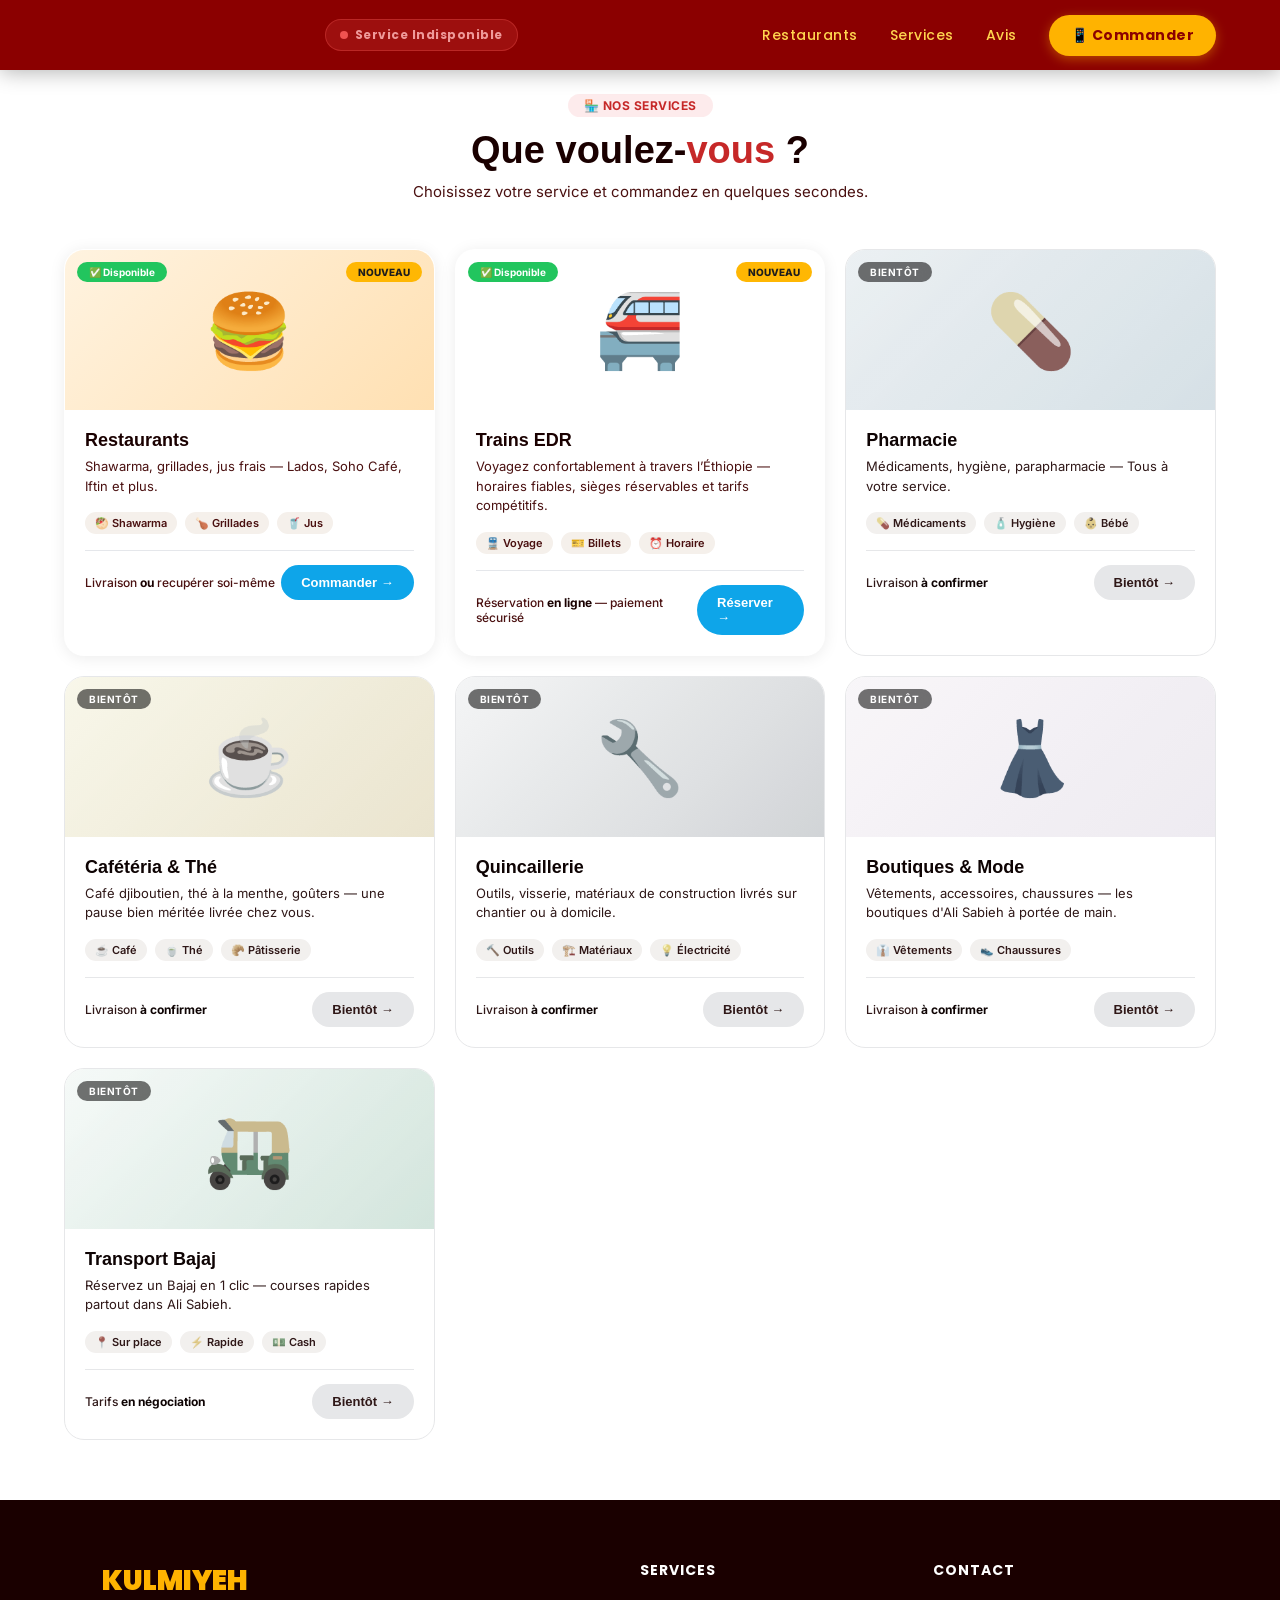
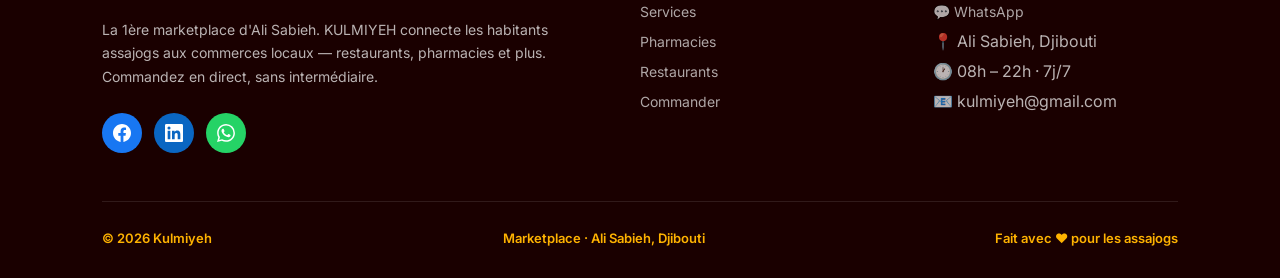
==== index.html @ 6c9a1daf "J'ai tout modifié pour que j'ai seulement la parties services qui m'est important alors le client po" ====
<!DOCTYPE html>
<html lang="fr">
<head>

  <!-- Encodage UTF-8 : permet d'afficher les caractères français (é, à, ç...) -->
  <meta charset="UTF-8">

  <!-- Responsive : dit au téléphone d'utiliser sa vraie largeur d'écran -->
  <!-- Sans ça, le site s'affiche zoomé à 80% sur mobile -->
  <meta name="viewport" content="width=device-width, initial-scale=1.0">

  <!-- Titre qui apparaît dans l'onglet du navigateur -->
  <!-- SEO pivot marketplace -->
  <title>KULMIYEH — Marketplace Ali Sabieh · Commandez en direct</title>
  <meta name="description" content="kulmiyeh connecte les habitants d'Ali Sabieh à leurs commerces préférés. 
  Commandez directement chez Lados, Aska Food, Iftin, Pharmacie Al Shifa — sans intermédiaire.">
  <meta name="keywords" content="marketplace Ali Sabieh, commande en ligne Djibouti, 
              livraison Ali Sabieh, restaurant Ali Sabieh, KULMIYEH">
  <meta name="robots" content="index, follow">
  <link rel="canonical" href="https://kulmiyeh.vercel.app/">

  <!-- Open Graph (pour Google + réseaux sociaux) -->
  <meta property="og:url" content="https://kulmiyeh.vercel.app/">
  <meta property="og:image" content="https://kulmiyeh.vercel.app/assets/images/icon-512.png">

  <!-- Polices Google Fonts :
       Poppins → titres, boutons, nombres (gras et impact)
       Inter   → texte courant (lisible et propre) -->
  <link href="https://fonts.googleapis.com/css2?family=Poppins:wght@400;500;600;700;800;900&family=Inter:wght@400;500;600&display=swap" rel="stylesheet">

  <!-- Feuille de style principale → tout le design vient de là -->
  <link rel="stylesheet" href="assets/css/superapp.css">

  <!-- Icône dans l'onglet du navigateur (favicon) -->
  <link rel="shortcut icon" href="assets/images/3.png" type="image/x-icon">

<!-- ── PWA Kulmiyeh ── -->
<link rel="manifest" href="manifest.json">
<meta name="theme-color" content="#8B0000">
<meta name="apple-mobile-web-app-capable" content="yes">
<meta name="apple-mobile-web-app-status-bar-style" content="black-translucent">
<meta name="apple-mobile-web-app-title" content="Kulmiyeh">
<link rel="apple-touch-icon" href="assets/images/icon-192.png">

<!-- iOS Splash (optionnel — pour un rendu natif) -->
<meta name="mobile-web-app-capable" content="yes">


  <meta name="google-site-verification" content="rOBrHkuSklMayeENMSCEyJG_f-HqJ2Pzy0VT8Q4oxWs" />
</head>
<body>

<!-- ═══════════════════════════════════════════
     HEADER — Barre de navigation fixe en haut
     position:fixed dans CSS → reste visible en scrollant
     z-index:1000 → passe au-dessus de tout le contenu
     ═══════════════════════════════════════════ -->
<header id="header">

  <!-- Logo Kulmiyeh (image PNG) — hauteur 90px dans le CSS -->
  <img src="assets/images/2.png" class="logo-img">

  <!-- Fallback texte si l'image logo ne charge pas -->
  <div style="
        display:none;
        font-family:'Poppins',sans-serif; 
        font-weight:900; 
        font-size:24px; 
        color:#FFB300; 
        letter-spacing:1px;">KULMIYEH<span style="color:#fff">+</span></div>

  <!-- Badge Ouvert/Fermé — rempli dynamiquement par JavaScript
       selon l'heure actuelle (09h-22h = ouvert) -->
  <div id="statusBadge" style="
    display:inline-flex; align-items:center; gap:7px;
    padding:6px 14px; border-radius:50px;
    font-family:'Poppins',sans-serif; font-weight:700; font-size:12px;
    letter-spacing:0.5px;
  "></div>

  <!-- Navigation desktop — cachée sur mobile via CSS (display:none à 900px) -->
  <nav>
    <a href="pages/restaurants.html">Restaurants</a>
    <a href="#services">Services</a>  
    <a href="#avis">Avis</a>
    <!-- btn-nav → bouton jaune arrondi, style différent des autres liens -->
    <a href="#commander" class="btn-nav">📱 Commander</a>
  </nav>

  <!-- Bouton hamburger ☰ — visible UNIQUEMENT sur mobile
       display:none par défaut → CSS le montre à max-width:900px
       Les 3 <span> forment les 3 barres du ☰
       JavaScript les anime en ✕ à l'ouverture -->
  <button id="menuBtn" onclick="toggleMenu()" style="
    display:none;
    background:none;border:none;cursor:pointer;
    flex-direction:column;gap:5px;padding:8px;
  ">
    <span id="bar1" style="display:block;width:24px;height:2px;background:#FFB300;border-radius:2px;transition:all .3s"></span>
    <span id="bar2" style="display:block;width:24px;height:2px;background:#FFB300;border-radius:2px;transition:all .3s"></span>
    <span id="bar3" style="display:block;width:24px;height:2px;background:#FFB300;border-radius:2px;transition:all .3s"></span>
  </button>

</header>

<!-- ═══════════════════════════════════════════
     MENU MOBILE — Panneau qui se déplie sur mobile
     display:none par défaut → JavaScript le montre/cache
     position:fixed → reste en place même en scrollant
     top:70px → juste sous le header (hauteur 70px)
     z-index:999 → au-dessus du contenu, sous le header
     ═══════════════════════════════════════════ -->
<div id="mobileMenu" style="
  display:none;
  position:fixed;top:70px;left:0;right:0;z-index:999;
  background:#8B0000;
  padding:20px 5%;
  flex-direction:column;gap:4px;
  box-shadow:0 8px 30px rgba(0,0,0,0.3);
  border-top:1px solid rgba(255,255,255,0.1);
">
  <!-- onclick="closeMenu()" → ferme le menu quand on clique un lien -->
  <a href="pages/restaurants.html" onclick="closeMenu()" style="color:#FFD54F;padding:14px 0;font-size:16px;font-weight:600;text-decoration:none;border-bottom:1px solid rgba(255,255,255,0.1)">Restaurants</a>
  <a href="#services"  onclick="closeMenu()" style="color:#FFD54F;padding:14px 0;font-size:16px;font-weight:600;text-decoration:none;border-bottom:1px solid rgba(255,255,255,0.1)">Services</a>
  <a href="#avis"      onclick="closeMenu()" style="color:#FFD54F;padding:14px 0;font-size:16px;font-weight:600;text-decoration:none;border-bottom:1px solid rgba(255,255,255,0.1)">Avis</a>
  <!-- Bouton Commander — style différent, fond jaune -->
  <a href="#commander" onclick="closeMenu()" style="
    margin-top:10px;background:#FFB300;color:#8B0000;
    padding:14px;border-radius:50px;text-align:center;
    font-weight:800;font-size:16px;text-decoration:none;
  ">📱 Commander</a>
</div>


<!-- ═══════════════════════════════════════════
     SECTION SERVICES — Présentation services de Kulmiyeh
     ═══════════════════════════════════════════ -->
<section class="services" id="services">

    <div class="section">
    <div class="section-header">
      <div class="pill">🏪 Nos Services</div>
      <h2>Que voulez-<span>vous</span> ?</h2>
      <p>Choisissez votre service et commandez en quelques secondes.</p>
    </div>

  <div class="services-grid">

    <!-- 🔒 CARTE 1 : RESTAURANTS (ACTIVE) -->
    <div class="sc active fi" onclick="window.location.href='pages/restaurants.html'">
      <div class="sc-img bg-restaurant">
        <div class="sc-icon-wrap">🍔</div>
        <div class="sc-badge-active">✅ Disponible</div>
        <div class="sc-badge-new">NOUVEAU</div>
      </div>
      <div class="sc-body">
        <div class="sc-name">Restaurants</div>
        <div class="sc-desc">Shawarma, grillades, jus frais — Lados, Soho Café, Iftin et plus.</div>
        <div class="sc-meta">
          <span class="sc-tag">🥙 Shawarma</span>
          <span class="sc-tag">🍗 Grillades</span>
          <span class="sc-tag">🥤 Jus</span>
        </div>
        <div class="sc-footer">
          <div class="sc-delivery">Livraison <strong>ou</strong> recupérer soi-même</div>
          <a href="pages/restaurants.html" class="sc-btn">Commander →</a>
        </div>
      </div>
    </div>

    <!-- 🔒 CARTE 2 : TRAINS EDR (ACTIVE) -->
    <div class="sc active fi" onclick="window.location.href='https://bookingedr.et/'">
      <div class="sc-img bg-train">
        <div class="sc-icon-wrap">🚝</div>
        <div class="sc-badge-active">✅ Disponible</div>
        <div class="sc-badge-new">NOUVEAU</div>
      </div>
      <div class="sc-body">
        <div class="sc-name">Trains EDR</div>
        <div class="sc-desc">Voyagez confortablement à travers l’Éthiopie — horaires fiables, sièges réservables et tarifs compétitifs.</div>
        <div class="sc-meta">
          <span class="sc-tag">🚆 Voyage</span>
          <span class="sc-tag">🎫 Billets</span>
          <span class="sc-tag">⏰ Horaire</span>
        </div>
        <div class="sc-footer">
          <div class="sc-delivery">Réservation <strong>en ligne</strong> — paiement sécurisé</div>
          <a href="https://bookingedr.et/" class="sc-btn" target="_blank" rel="noopener noreferrer">Réserver →</a>
        </div>
      </div>
    </div>

    <!-- CARTE 3 : PHARMACIE  -->
    <div class="sc soon fi">
      <div class="sc-img bg-pharmacy">
        <div class="sc-icon-wrap">💊</div>
        <div class="sc-badge-soon">Bientôt</div>
      </div>
      <div class="sc-body">
        <div class="sc-name">Pharmacie</div>
        <div class="sc-desc">Médicaments, hygiène, parapharmacie — Tous à votre service.</div>
        <div class="sc-meta">
          <span class="sc-tag">💊 Médicaments</span>
          <span class="sc-tag">🧴 Hygiène</span>
          <span class="sc-tag">👶 Bébé</span>
        </div>
        <div class="sc-footer">
          <div class="sc-delivery">Livraison <strong>à confirmer</strong></div>
          <button class="sc-btn soon-btn" disabled>Bientôt →</button>
        </div>
      </div>
    </div>

    <!-- 🔒 CARTE 4 : CAFÉTÉRIA -->
    <div class="sc soon fi">
      <div class="sc-img bg-cafe">
        <div class="sc-icon-wrap">☕</div>
        <div class="sc-badge-soon">Bientôt</div>
      </div>
      <div class="sc-body">
        <div class="sc-name">Cafétéria & Thé</div>
        <div class="sc-desc">Café djiboutien, thé à la menthe, goûters — une pause bien méritée livrée chez vous.</div>
        <div class="sc-meta">
          <span class="sc-tag">☕ Café</span>
          <span class="sc-tag">🍵 Thé</span>
          <span class="sc-tag">🥐 Pâtisserie</span>
        </div>
        <div class="sc-footer">
          <div class="sc-delivery">Livraison <strong>à confirmer</strong></div>
          <button class="sc-btn soon-btn" disabled>Bientôt →</button>
        </div>
      </div>
    </div>

    <!-- 🔒 CARTE 5 : QUINCAILLERIE -->
    <div class="sc soon fi">
      <div class="sc-img bg-hardware">
        <div class="sc-icon-wrap">🔧</div>
        <div class="sc-badge-soon">Bientôt</div>
      </div>
      <div class="sc-body">
        <div class="sc-name">Quincaillerie</div>
        <div class="sc-desc">Outils, visserie, matériaux de construction livrés sur chantier ou à domicile.</div>
        <div class="sc-meta">
          <span class="sc-tag">🔨 Outils</span>
          <span class="sc-tag">🏗️ Matériaux</span>
          <span class="sc-tag">💡 Électricité</span>
        </div>
        <div class="sc-footer">
          <div class="sc-delivery">Livraison <strong>à confirmer</strong></div>
          <button class="sc-btn soon-btn" disabled>Bientôt →</button>
        </div>
      </div>
    </div> 

    <!-- 🔒 CARTE 4 : BOUTIQUES MODE -->
    <div class="sc soon fi">
      <div class="sc-img bg-fashion">
        <div class="sc-icon-wrap">👗</div>
        <div class="sc-badge-soon">Bientôt</div>
      </div>
      <div class="sc-body">
        <div class="sc-name">Boutiques & Mode</div>
        <div class="sc-desc">Vêtements, accessoires, chaussures — les boutiques d'Ali Sabieh à portée de main.</div>
        <div class="sc-meta">
          <span class="sc-tag">👔 Vêtements</span>
          <span class="sc-tag">👟 Chaussures</span>
        </div>
        <div class="sc-footer">
          <div class="sc-delivery">Livraison <strong>à confirmer</strong></div>
          <button class="sc-btn soon-btn" disabled>Bientôt →</button>
        </div>
      </div>
    </div> 

    <!-- 🔒 CARTE 5 : TRANSPORT BAJAJ -->
    <div class="sc soon fi">
      <div class="sc-img bg-transport">
        <div class="sc-icon-wrap">🛺</div>
        <div class="sc-badge-soon">Bientôt</div>
      </div>
      <div class="sc-body">
        <div class="sc-name">Transport Bajaj</div>
        <div class="sc-desc">Réservez un Bajaj en 1 clic — courses rapides partout dans Ali Sabieh.</div>
        <div class="sc-meta">
          <span class="sc-tag">📍 Sur place</span>
          <span class="sc-tag">⚡ Rapide</span>
          <span class="sc-tag">💵 Cash</span>
        </div>
        <div class="sc-footer">
          <div class="sc-delivery">Tarifs <strong> en négociation</strong></div>
          <button class="sc-btn soon-btn" disabled>Bientôt →</button>
        </div>
      </div>
    </div> 

    

  </div>
</div>
 </section>


<!-- ═══════════════════════════════════════════
     FOOTER — Pied de page
     footer-grid → 4 colonnes : marque + 3 colonnes de liens
     Sur mobile → 2 colonnes (CSS media query)
     ═══════════════════════════════════════════ -->
<footer>
  <div class="footer-grid">

    <!-- Colonne 1 : Logo + description + réseaux sociaux -->
    <div class="footer-brand">
      <!-- Logo texte (pas d'image ici) -->
      <div style="font-family:'Poppins',sans-serif; font-weight:900; font-size:28px; color:#FFB300; margin-bottom:16px;">KULMIYEH</div>
      <p>La 1ère marketplace d'Ali Sabieh. KULMIYEH connecte les habitants assajogs aux commerces locaux — restaurants, pharmacies et plus. Commandez en direct, sans intermédiaire.</p>

      <!-- Boutons réseaux sociaux — icônes SVG inline, fond coloré de la marque -->
      <div class="footer-socials">

        <!-- Facebook — fond bleu #1877F2 -->
        <a href="https://facebook.com/baraplusalisabieh" target="_blank" class="social-btn" 
           style="background:#1877F2;color:#fff">
          <svg width="18" height="18" viewBox="0 0 24 24" fill="currentColor">
            <path d="M24 12.073c0-6.627-5.373-12-12-12s-12 5.373-12 12c0 5.99 4.388 10.954 10.125 11.854v-8.385H7.078v-3.47h3.047V9.43c0-3.007 1.792-4.669 4.533-4.669 1.312 0 2.686.235 2.686.235v2.953H15.83c-1.491 0-1.956.925-1.956 1.874v2.25h3.328l-.532 3.47h-2.796v8.385C19.612 23.027 24 18.062 24 12.073z"/>
          </svg>
        </a>

        <!-- LinkedIn — fond bleu professionnel #0A66C2 -->
        <a href="https://www.linkedin.com/company/baraplus/" target="_blank" class="social-btn"
           style="background:#0A66C2;color:#fff">
          <svg width="18" height="18" viewBox="0 0 24 24" fill="currentColor">
            <path d="M20.447 20.452h-3.554v-5.569c0-1.328-.027-3.037-1.852-3.037-1.853 0-2.136 1.445-2.136 2.939v5.667H9.351V9h3.414v1.561h.046c.477-.9 1.637-1.85 3.37-1.85 3.601 0 4.267 2.37 4.267 5.455v6.286zM5.337 7.433a2.062 2.062 0 01-2.063-2.065 2.064 2.064 0 112.063 2.065zm1.782 13.019H3.555V9h3.564v11.452zM22.225 0H1.771C.792 0 0 .774 0 1.729v20.542C0 23.227.792 24 1.771 24h20.451C23.2 24 24 23.227 24 22.271V1.729C24 .774 23.2 0 22.222 0h.003z"/>
          </svg>
        </a>

        <!-- WhatsApp — fond vert #25D366 -->
        <a href="https://wa.me/25377784312?text=Bonjour%20KULMIYEH%2B" target="_blank" class="social-btn"
           style="background:#25D366;color:#fff">
          <svg width="18" height="18" viewBox="0 0 24 24" fill="currentColor">
            <path d="M17.472 14.382c-.297-.149-1.758-.867-2.03-.967-.273-.099-.471-.148-.67.15-.197.297-.767.966-.94 1.164-.173.199-.347.223-.644.075-.297-.15-1.255-.463-2.39-1.475-.883-.788-1.48-1.761-1.653-2.059-.173-.297-.018-.458.13-.606.134-.133.298-.347.446-.52.149-.174.198-.298.298-.497.099-.198.05-.371-.025-.52-.075-.149-.669-1.612-.916-2.207-.242-.579-.487-.5-.669-.51-.173-.008-.371-.01-.57-.01-.198 0-.52.074-.792.372-.272.297-1.04 1.016-1.04 2.479 0 1.462 1.065 2.875 1.213 3.074.149.198 2.096 3.2 5.077 4.487.709.306 1.262.489 1.694.625.712.227 1.36.195 1.871.118.571-.085 1.758-.719 2.006-1.413.248-.694.248-1.289.173-1.413-.074-.124-.272-.198-.57-.347m-5.421 7.403h-.004a9.87 9.87 0 01-5.031-1.378l-.361-.214-3.741.982.998-3.648-.235-.374a9.86 9.86 0 01-1.51-5.26c.001-5.45 4.436-9.884 9.888-9.884 2.64 0 5.122 1.03 6.988 2.898a9.825 9.825 0 012.893 6.994c-.003 5.45-4.437 9.884-9.885 9.884m8.413-18.297A11.815 11.815 0 0012.05 0C5.495 0 .16 5.335.157 11.892c0 2.096.547 4.142 1.588 5.945L.057 24l6.305-1.654a11.882 11.882 0 005.683 1.448h.005c6.554 0 11.89-5.335 11.893-11.893a11.821 11.821 0 00-3.48-8.413z"/>
          </svg>
        </a>
      </div>
    </div>

    <!-- Colonne 2 : Liens Services -->
    <div class="footer-col">
      <h4>Services</h4>
      <ul>
        <li><a href="#services">Services</a></li>
        <li><a href="#pharmacies">Pharmacies</a></li>
        <li><a href="pages/restaurants.html">Restaurants</a></li>
        <li><a href="#commander">Commander</a></li>
      </ul>
    </div>

    <!-- Colonne 4 : Contact -->
    <div class="footer-col">
      <h4>Contact</h4>
      <ul>
        <li><a href="https://wa.me/25377784312">💬 WhatsApp</a></li>
        <li>📍 Ali Sabieh, Djibouti</li>
        <li>🕐 08h – 22h · 7j/7</li>
        <li>📧 kulmiyeh@gmail.com</li>
      </ul>
    </div>

  </div>

  <!-- Barre de copyright en bas du footer -->
  <div class="footer-bottom">
    <span>© 2026 Kulmiyeh</span>
    <span>Marketplace · Ali Sabieh, Djibouti</span>
    <span>Fait avec ❤️ pour les assajogs</span>
  </div>
</footer>

<!-- ═══════════════════════════════════════════
     JAVASCRIPT — Tout le comportement dynamique
     Placé en bas du body pour que le HTML soit
     chargé avant que le JS y accède
     ═══════════════════════════════════════════ -->
    <script src="./assets/js/index.js"></script>
  </body>
</html>
---- assets/css/superapp.css ----
:root {
  --red: #C62828;
  --red-dark: #8B0000;
  --red-light: #EF5350;
  --orange: #E65100;
  --orange-light: #FF8F00;
  --yellow: #FFB300;
  --yellow-light: #FFD54F;
  --white: #FFFFFF;
  --gray-light: #FFF8F0;
  --gray: #F5F0EB;
  --text-dark: #1A0000;
  --text-mid: #4A1010;
  --pharmacy: #0EA5E9;
  --pharmacy-dark: #0284C7;
  --green: #22C55E;
  --accent: #FFB703;
  --border: #E5E7EB;
  --shadow: 0 2px 16px rgba(0,0,0,0.08);
  --shadow-lg: 0 12px 48px rgba(0,0,0,0.14);
  --r: 20px;
  --primary: var(--red);
  --text: var(--text-dark);
  --text2: var(--text-mid);
  --bg: var(--gray);
}
* { margin: 0; padding: 0; box-sizing: border-box; }
html { scroll-behavior: smooth; }
body { font-family: 'Inter', sans-serif; color: var(--text-dark); background: var(--white); overflow-x: hidden; }

/* ─── HEADER ─── */
header {
  position: fixed; 
  top: 0; 
  width: 100%; 
  z-index: 1000;
  background: var(--red-dark);
  box-shadow: 0 2px 20px rgba(0,0,0,0.3);
  padding: 0 5%;
  display: flex; 
  align-items: center; 
  justify-content: space-between;
  height: 70px;
}
.logo-img { 
  height: 150px; 
  filter: drop-shadow(0 2px 6px rgba(0,0,0,0.4)); 
}
nav { 
  display: flex; 
  gap: 32px; 
  align-items: center; 
}
nav a {
  color: var(--yellow-light); 
  text-decoration: none;
  font-family: 'Poppins', sans-serif; 
  font-weight: 500; 
  font-size: 14px;
  letter-spacing: 0.5px; 
  transition: color 0.2s;
}
nav a:hover { 
  color: var(--white); 
}
.btn-nav {
  background: var(--yellow); 
  color: var(--red-dark) !important;
  padding: 10px 22px; 
  border-radius: 50px;
  font-weight: 700 !important; 
  font-size: 14px !important;
  transition: all 0.2s !important; 
  box-shadow: 0 3px 12px rgba(255,179,0,0.4);
}
.btn-nav:hover { 
  background: var(--yellow-light) !important; 
  transform: translateY(-1px); }


/* ── SECTION TITRE ── */
.section {
  padding: 60px 5%;
}
.section-header { 
  padding-top: 34px;
  text-align: center;
  margin-bottom: 48px; }
.section-header .pill {
  display: inline-block; background: rgba(230,57,70,0.1); color: var(--primary);
  padding: 4px 16px; border-radius: 50px; font-size: 12px; font-weight: 700;
  letter-spacing: 0.5px; margin-bottom: 12px; text-transform: uppercase;
}
.section-header h2 {
  font-family: 'Nunito', sans-serif; font-weight: 900;
  font-size: clamp(24px, 4vw, 38px); margin-bottom: 10px;
}
.section-header h2 span { color: var(--primary); }
.section-header p { color: var(--text2); font-size: 15px; max-width: 500px; margin: 0 auto; }

/* ── SERVICES GRID ── */
.services-grid {
  display: grid;
  grid-template-columns: repeat(auto-fill, minmax(280px, 1fr));
  gap: 20px;
  max-width: 1200px;
  margin: 0 auto;
}

/* ── SERVICE CARD BASE ── */
.sc {
  border-radius: var(--r);
  overflow: hidden;
  border: 1px solid var(--border);
  background: var(--white);
  transition: all .3s ease;
  position: relative;
}

/* ACTIVE CARD */
.sc.active {
  cursor: pointer;
  border-color: transparent;
  box-shadow: var(--shadow);
}
.sc.active:hover {
  transform: translateY(-6px);
  box-shadow: var(--shadow-lg);
}
.sc.active:hover .sc-icon-wrap { transform: scale(1.08); }
.sc.active .sc-btn { pointer-events: auto; }

/* COMING SOON CARD */
.sc.soon {
  cursor: not-allowed;
  opacity: 0.72;
  filter: grayscale(0.6);
}
.sc.soon .sc-img { filter: grayscale(0.4); }
.sc.soon:hover { transform: none; box-shadow: var(--shadow); }

/* CARD IMAGE AREA */
.sc-img {
  height: 160px;
  display: flex; align-items: center; justify-content: center;
  position: relative; overflow: hidden;
}
.sc-icon-wrap {
  font-size: 72px;
  transition: transform .3s;
  position: relative; z-index: 1;
}
/* Backgrounds per category */
.bg-pharmacy { 
  background: linear-gradient(135deg, #E0F2FE 0%, #BAE6FD 100%); 
}

.bg-restaurant { 
  background: linear-gradient(135deg, #FFF3E0 0%, #FFE0B2 100%); 
}
.bg-hardware { 
  background: linear-gradient(135deg, #F1F5F9 0%, #CBD5E1 100%); 
}
.bg-fashion {
  background: linear-gradient(135deg, #FDF4FF 0%, #F3E8FF 100%); 
}
.bg-transport { 
  background: linear-gradient(135deg, #ECFDF5 0%, #A7F3D0 100%); 
}
.bg-cafe { 
  background: linear-gradient(135deg, #FEF9C3 0%, #FDE68A 100%); 
}

/* BADGES */
.sc-badge-soon {
  position: absolute; top: 12px; left: 12px;
  background: rgba(0,0,0,0.55); color: #fff;
  padding: 4px 12px; border-radius: 50px;
  font-size: 10px; font-weight: 700; text-transform: uppercase; letter-spacing: 0.5px;
  backdrop-filter: blur(6px);
}
.sc-badge-active {
  position: absolute; top: 12px; left: 12px;
  background: var(--green); color: #fff;
  padding: 4px 12px; border-radius: 50px;
  font-size: 10px; font-weight: 700;
}
.sc-badge-new {
  position: absolute; top: 12px; right: 12px;
  background: var(--accent); color: #1D1D1D;
  padding: 4px 12px; border-radius: 50px;
  font-size: 10px; font-weight: 800;
}

/* CARD BODY */
.sc-body { 
  padding: 20px; 
}
.sc-name {
  font-family: 'Nunito', sans-serif; 
  font-weight: 900; 
  font-size: 18px;
  margin-bottom: 6px;
}
.sc-desc { 
  font-size: 13px; 
  color: var(--text2); 
  line-height: 1.5; 
  margin-bottom: 16px; 
}
.sc-meta {
  display: flex; 
  gap: 8px; 
  flex-wrap: wrap; 
  margin-bottom: 16px;
}
.sc-tag {
  background: var(--bg); 
  padding: 4px 10px; 
  border-radius: 50px;
  font-size: 11px; 
  font-weight: 600; 
  color: var(--text2);
}
.sc-footer {
  display: flex; 
  align-items: center; 
  justify-content: space-between;
  padding-top: 14px; 
  border-top: 1px solid var(--border);
}
.sc-delivery { 
  font-size: 12px; 
  color: var(--text2); 
  font-weight: 500; 
}
.sc-delivery strong { 
  color: var(--text); 
}

/* CARD BUTTON */
.sc-btn {
  background: var(--pharmacy); 
  color: #fff;
  padding: 10px 20px; 
  border-radius: 50px;
  font-family: 'Nunito', sans-serif; 
  font-weight: 700; 
  font-size: 13px;
  text-decoration: none; 
  border: none; 
  cursor: pointer;
  transition: all .2s; 
  display: inline-block;
}
.sc-btn:hover { 
  background: var(--pharmacy-dark); 
  transform: translateY(-1px); 
}
.sc-btn.soon-btn {
  background: var(--border); 
  color: var(--text2); 
  cursor: not-allowed;
}
.sc-btn.soon-btn:hover { 
  transform: none; 
  background: var(--border); 
}

/* ── ANIMATION SCROLL ── */
.fi {
  opacity: 0; transform: translateY(24px);
  transition: opacity .5s ease, transform .5s ease;
}
.fi.vis { opacity: 1; transform: none; }

/* ══════════════════════
   RESPONSIVE
   ══════════════════════ */
@media (max-width: 768px) {
  nav { padding: 0 4%; }
  .nav-link { display: none; }
  .hero { padding: 48px 4% 60px; }
  .hero-stats { gap: 24px; }
  .section { padding: 44px 4%; }
  .services-grid { grid-template-columns: repeat(2, 1fr); gap: 14px; }
  .sc-img { height: 120px; }
  .sc-icon-wrap { font-size: 50px; }
  .sc-body { padding: 14px; }
  .sc-name { font-size: 15px; }
  .sc-desc { font-size: 12px; margin-bottom: 12px; }
  .sc-footer { flex-direction: column; align-items: flex-start; gap: 10px; }
  .sc-btn { width: 100%; text-align: center; }
  .zones-wrap { grid-template-columns: 1fr; }
  .footer-inner { grid-template-columns: 1fr; gap: 28px; }
  .footer-bottom { flex-direction: column; text-align: center; }
  .steps-grid { grid-template-columns: 1fr 1fr; }
}

@media (max-width: 420px) {
  .services-grid { grid-template-columns: 1fr; }
  .steps-grid { grid-template-columns: 1fr; }
}

/* ─── FOOTER ─── */
footer {
  background: var(--text-dark); 
  padding: 60px 8% 32px;
  color: rgba(255,255,255,0.7);
}
.footer-grid { 
  display: grid; 
  grid-template-columns: 2fr 1fr 1fr; 
  gap: 48px; 
  margin-bottom: 48px; 
}
.footer-brand img { 
  height: 52px; 
  margin-bottom: 20px; 
  filter: brightness(0) invert(1) opacity(0.9); 
}
.footer-brand p { 
  font-size: 14px; 
  line-height: 1.7; 
  margin-bottom: 24px; 
}
.footer-socials { 
  display: flex; 
  gap: 12px; 
}
.social-btn {
  width: 40px; 
  height: 40px; 
  border-radius: 50%; 
  background: rgba(255,255,255,0.1);
  display: flex; 
  align-items: center; 
  justify-content: center; 
  font-size: 18px;
  text-decoration: none; 
  transition: all 0.25s;
}
.social-btn:hover { 
  background: var(--red); 
  transform: translateY(-3px); 
}
.footer-col h4 {
  font-family: 'Poppins', sans-serif; 
  font-weight: 700; 
  font-size: 14px;
  color: var(--white); 
  letter-spacing: 1px; 
  text-transform: uppercase;
  margin-bottom: 20px;
}
.footer-col ul { 
  list-style: none; 
  display: flex; 
  flex-direction: column; 
  gap: 10px; 
}
.footer-col ul li a {
  color: rgba(255,255,255,0.65); 
  text-decoration: none; 
  font-size: 14px;
  transition: color 0.2s;
}
.footer-col ul li a:hover { 
  color: var(--yellow); 
}
.footer-bottom {
  border-top: 1px solid rgba(255,255,255,0.1); 
  padding-top: 28px;
  display: flex; 
  justify-content: space-between; 
  align-items: center;
  font-size: 13px; 
  flex-wrap: wrap; 
  gap: 12px;
}
.footer-bottom span { 
  color: var(--yellow); 
  font-weight: 600; 
}

/* ── REMPLACE l'ancien media query ── */
@media (max-width: 900px) {

  /* Cacher la nav desktop */
  nav {
    display: none !important;
  }

  /* Afficher le bouton hamburger */
  #menuBtn {
    display: flex !important;
  }

  /* Hero */
  .hero { flex-direction: column; padding: 100px 6% 60px; text-align: center; }
  .hero-content { width: 100%; padding: 0; gap: 20px; }
  .hero .hero-badge {
  padding: 4px 12px !important;
  font-size: 10px !important;
  margin-bottom: 8px !important;
  letter-spacing: 0.5px !important;
}
  .hero-visual { width: 100%; margin-top: 40px; display: flex; justify-content: center; }
  .hero-img-wrap { width: 280px; height: 280px; }
  .hero-stats { justify-content: center; gap: 24px; }
  .hero-btns { justify-content: center; }

  /* Steps */
  .steps { grid-template-columns: 1fr; }

  /* Services */
  .service-card { grid-template-columns: 1fr; }
  .service-visual { min-height: 200px; font-size: 80px; }

  /* ─ PASS : 1 par ligne comme les steps ─ */
  .pass-section { padding: 80px 5%; }
  .pass-grid {
    grid-template-columns: 1fr;
    max-width: 420px;
    margin: 0 auto;
    gap: 28px;
  }
  .pass-card {
    padding: 36px 32px;
  }
  /* Le featured ne se scale plus — ça évite qu'il déborde */
  .pass-card.featured {
    transform: none;
  }
  .pass-card.featured:hover {
    transform: translateY(-10px);
  }

  /* Zones */
  .zones-inner { grid-template-columns: 1fr; }

  /* Reviews */
  .reviews-grid { grid-template-columns: 1fr; }

  /* Footer */
  .footer-grid { grid-template-columns: 1fr 1fr; }
  .footer-bottom { flex-direction: column; text-align: center; }
  .badge-float { display: none; }
}
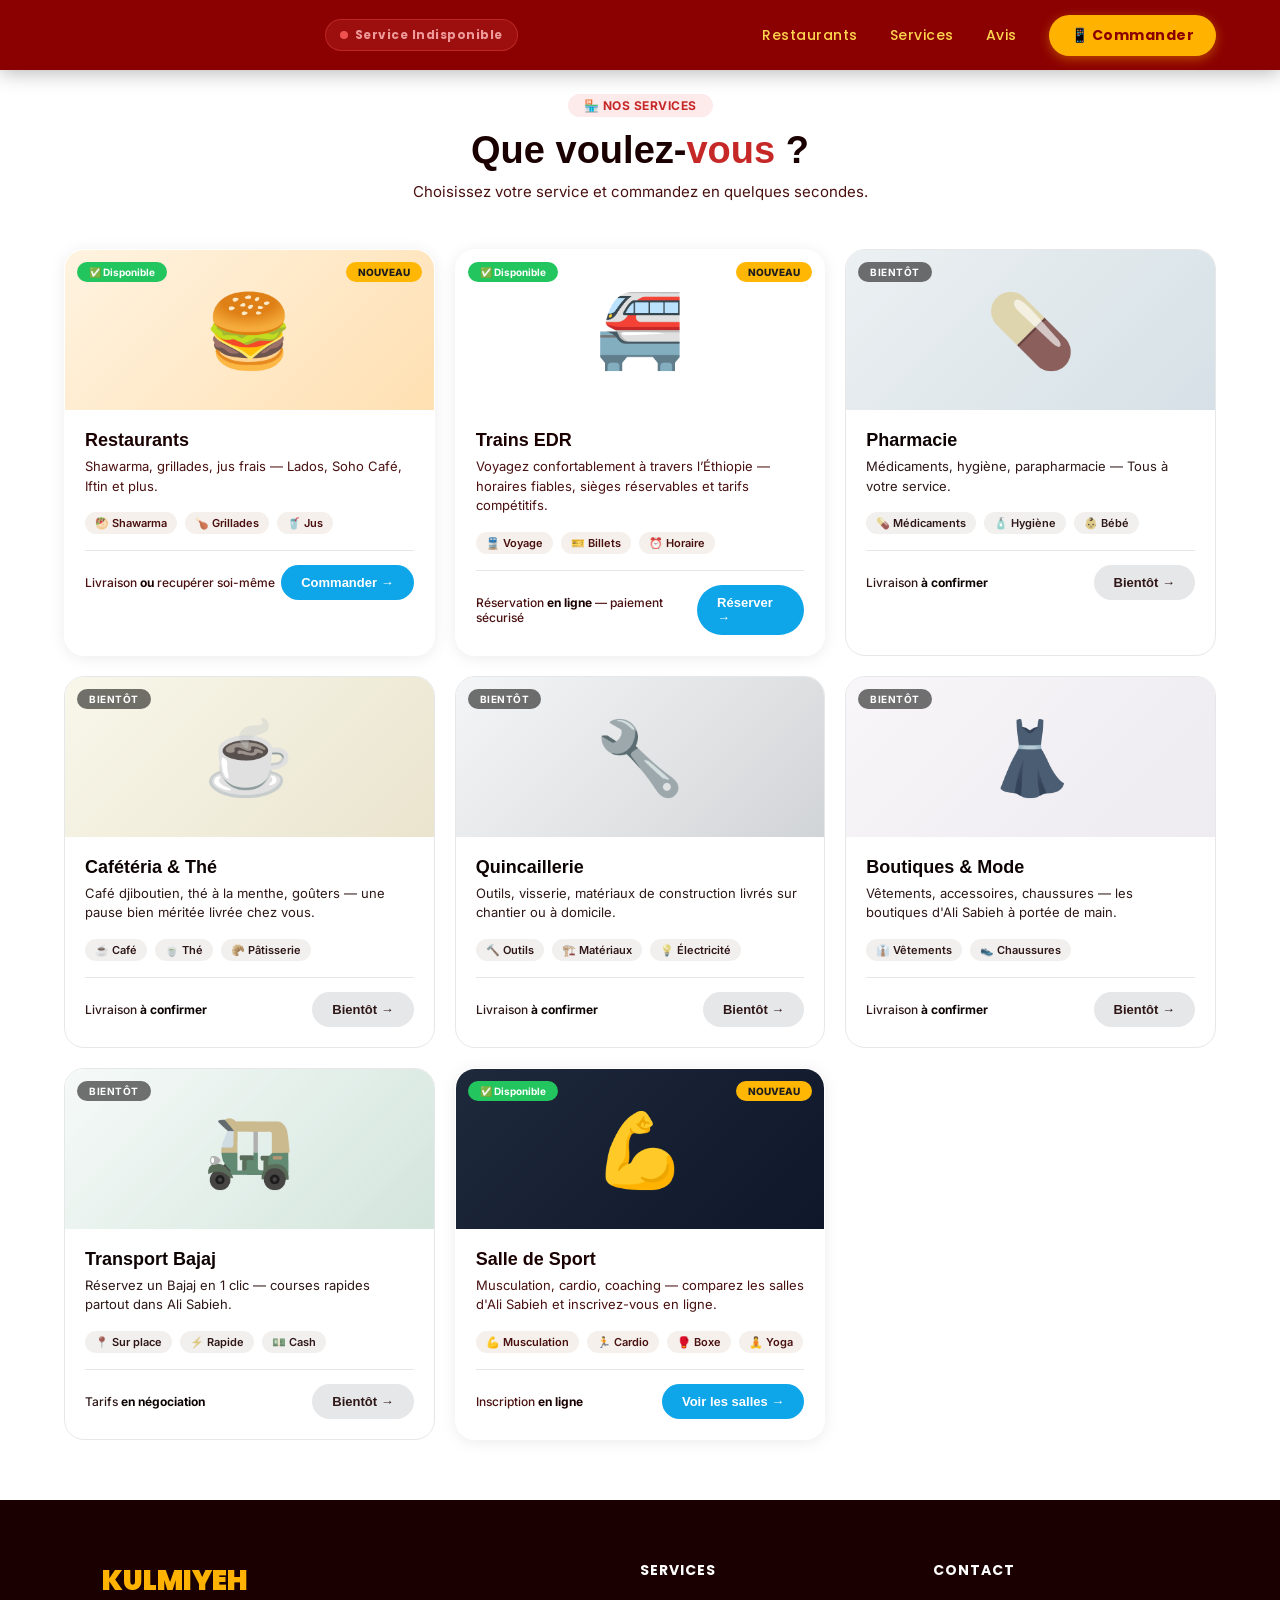
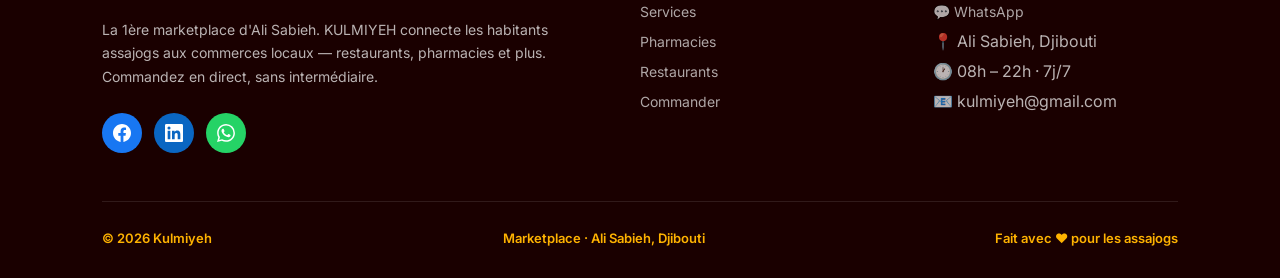
==== commit 20569653: "jai ajouté une nouvelle carte denommée : gym" ====
--- a/index.html
+++ b/index.html
@@ -12,8 +12,9 @@
   <!-- Titre qui apparaît dans l'onglet du navigateur -->
   <!-- SEO pivot marketplace -->
   <title>KULMIYEH — Marketplace Ali Sabieh · Commandez en direct</title>
-  <meta name="description" content="kulmiyeh connecte les habitants d'Ali Sabieh à leurs commerces préférés. 
-  Commandez directement chez Lados, Aska Food, Iftin, Pharmacie Al Shifa — sans intermédiaire.">
+  <meta name="description" content="Kulmiyeh connecte les habitants d'Ali Sabieh à leurs commerces préférés. 
+    Commandez chez Lados, Aska Food, Iftin, Pharmacie Al Shifa — et inscrivez-vous à la salle de sport. 
+    Sans intermédiaire.">
   <meta name="keywords" content="marketplace Ali Sabieh, commande en ligne Djibouti, 
               livraison Ali Sabieh, restaurant Ali Sabieh, KULMIYEH">
   <meta name="robots" content="index, follow">
@@ -294,6 +295,29 @@
       </div>
     </div> 
 
+    <!-- 🏋️ CARTE 6 : SALLE DE SPORT / GYM (ACTIVE) -->
+    <div class="sc active fi" onclick="window.location.href='pages/gym.html'">
+      <div class="sc-img bg-gym">
+        <div class="sc-icon-wrap">💪</div>
+        <div class="sc-badge-active">✅ Disponible</div>
+        <div class="sc-badge-new">NOUVEAU</div>
+      </div>
+      <div class="sc-body">
+        <div class="sc-name">Salle de Sport</div>
+        <div class="sc-desc">Musculation, cardio, coaching — comparez les salles d'Ali Sabieh et inscrivez-vous en ligne.</div>
+        <div class="sc-meta">
+          <span class="sc-tag">💪 Musculation</span>
+          <span class="sc-tag">🏃 Cardio</span>
+          <span class="sc-tag">🥊 Boxe</span>
+          <span class="sc-tag">🧘 Yoga</span>
+        </div>
+        <div class="sc-footer">
+          <div class="sc-delivery">Inscription <strong>en ligne</strong></div>
+          <a href="pages/gym.html" class="sc-btn" onclick="event.stopPropagation()">Voir les salles →</a>
+        </div>
+      </div>
+    </div>
+
     
 
   </div>
--- a/assets/css/superapp.css
+++ b/assets/css/superapp.css
@@ -172,6 +172,10 @@
   background: linear-gradient(135deg, #FEF9C3 0%, #FDE68A 100%); 
 }
 
+.bg-gym {
+  background: linear-gradient(135deg, #1E293B 0%, #0F172A 100%);
+}
+
 /* BADGES */
 .sc-badge-soon {
   position: absolute; top: 12px; left: 12px;
